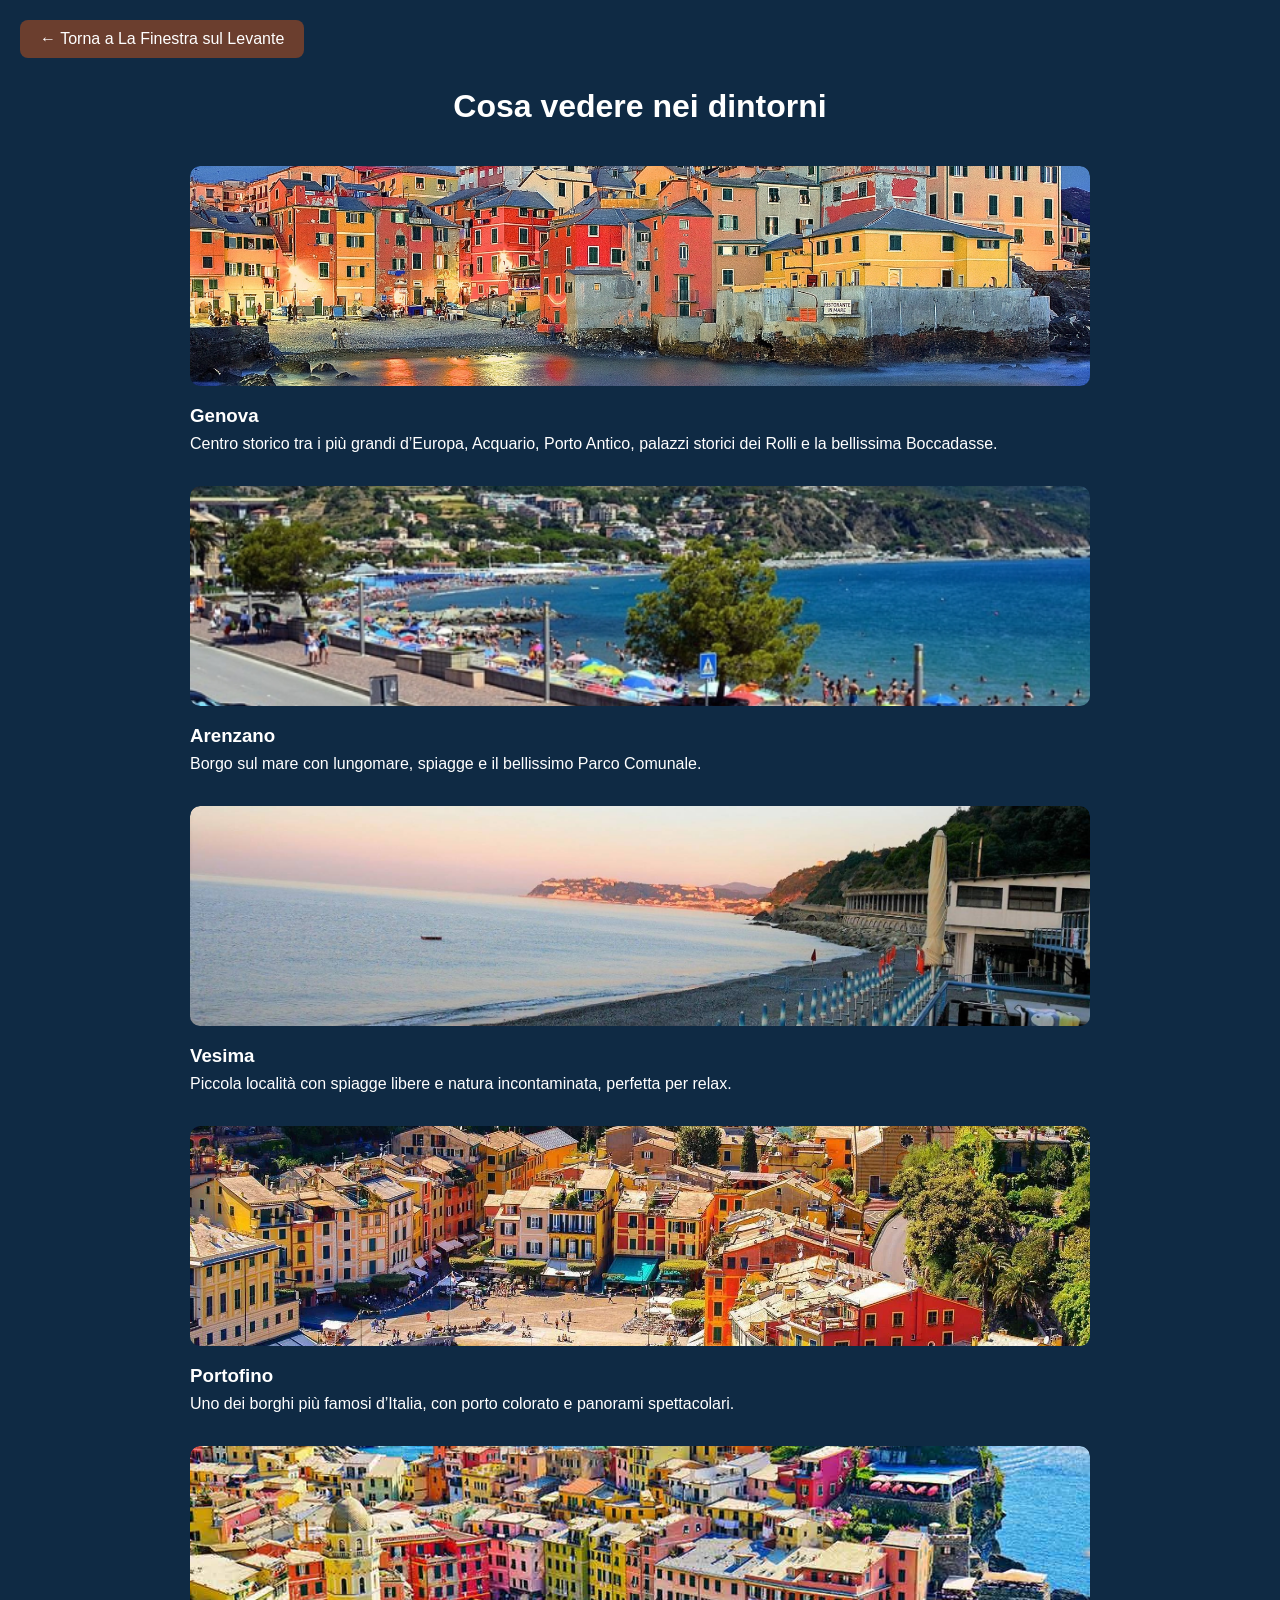
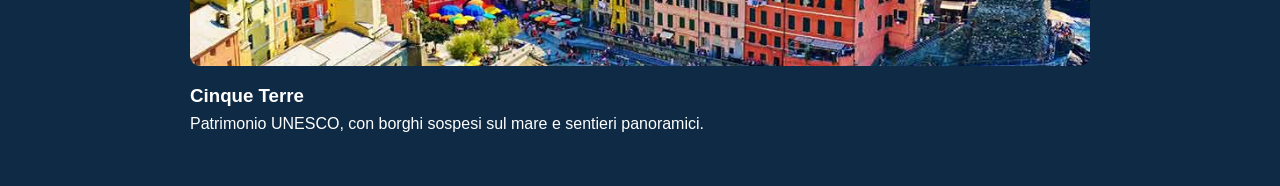
==== cosa-visitare.html @ 5d904ddb "Add files via upload" ====
<!DOCTYPE html>
<html lang="it">
<head>
<meta charset="UTF-8">
<meta name="viewport" content="width=device-width, initial-scale=1.0">
<title>Cosa vedere nei dintorni</title>

<style>
body {
    margin: 0;
    font-family: Arial, sans-serif;
    background: #0f2a44;
    color: white;
}

/* Pulsante torna indietro */
.back {
    display: inline-block;
    margin: 20px;
    padding: 10px 20px;
    background: #6b3e2e;
    color: white;
    text-decoration: none;
    border-radius: 8px;
}

/* Titolo */
h1 {
    text-align: center;
    margin-top: 10px;
}

/* Lista posti */
.lista {
    max-width: 900px;
    margin: auto;
    padding: 20px;
}

.luogo {
    margin-bottom: 30px;
}

.luogo img {
    width: 100%;
    height: 220px;
    object-fit: cover;
    border-radius: 10px;
    margin-bottom: 10px;
}

.luogo h3 {
    margin: 5px 0;
}

.luogo p {
    margin: 0;
    line-height: 1.5;
}
.luogo {
    overflow: hidden; /* evita che l'immagine esca */
    border-radius: 10px;
}

.luogo img {
    width: 100%;
    height: 220px;
    object-fit: cover;
    border-radius: 10px;
    margin-bottom: 10px;

    transition: transform 0.4s ease, filter 0.4s ease;
}

/* ✨ effetto hover */
.luogo:hover img {
    transform: scale(1.05);
    filter: brightness(1.1);
}
</style>
</head>

<body>

<a href="index.html" class="back">← Torna a La Finestra sul Levante</a>

<h1>Cosa vedere nei dintorni</h1>

<div class="lista">

    <div class="luogo">
        <img src="Foto/Genova.jpg">
        <h3>Genova</h3>
        <p>Centro storico tra i più grandi d’Europa, Acquario, Porto Antico, palazzi storici dei Rolli e la bellissima Boccadasse.</p>
    </div>

    <div class="luogo">
        <img src="Foto/Arenzano.jpg">
        <h3>Arenzano</h3>
        <p>Borgo sul mare con lungomare, spiagge e il bellissimo Parco Comunale.</p>
    </div>

    <div class="luogo">
        <img src="Foto/Vesima.jpg">
        <h3>Vesima</h3>
        <p>Piccola località con spiagge libere e natura incontaminata, perfetta per relax.</p>
    </div>

    <div class="luogo">
        <img src="Foto/Portofino.jpg">
        <h3>Portofino</h3>
        <p>Uno dei borghi più famosi d’Italia, con porto colorato e panorami spettacolari.</p>
    </div>

    <div class="luogo">
        <img src="Foto/Cinqueterre.jpg">
        <h3>Cinque Terre</h3>
        <p>Patrimonio UNESCO, con borghi sospesi sul mare e sentieri panoramici.</p>
    </div>

</div>

</body>
</html>
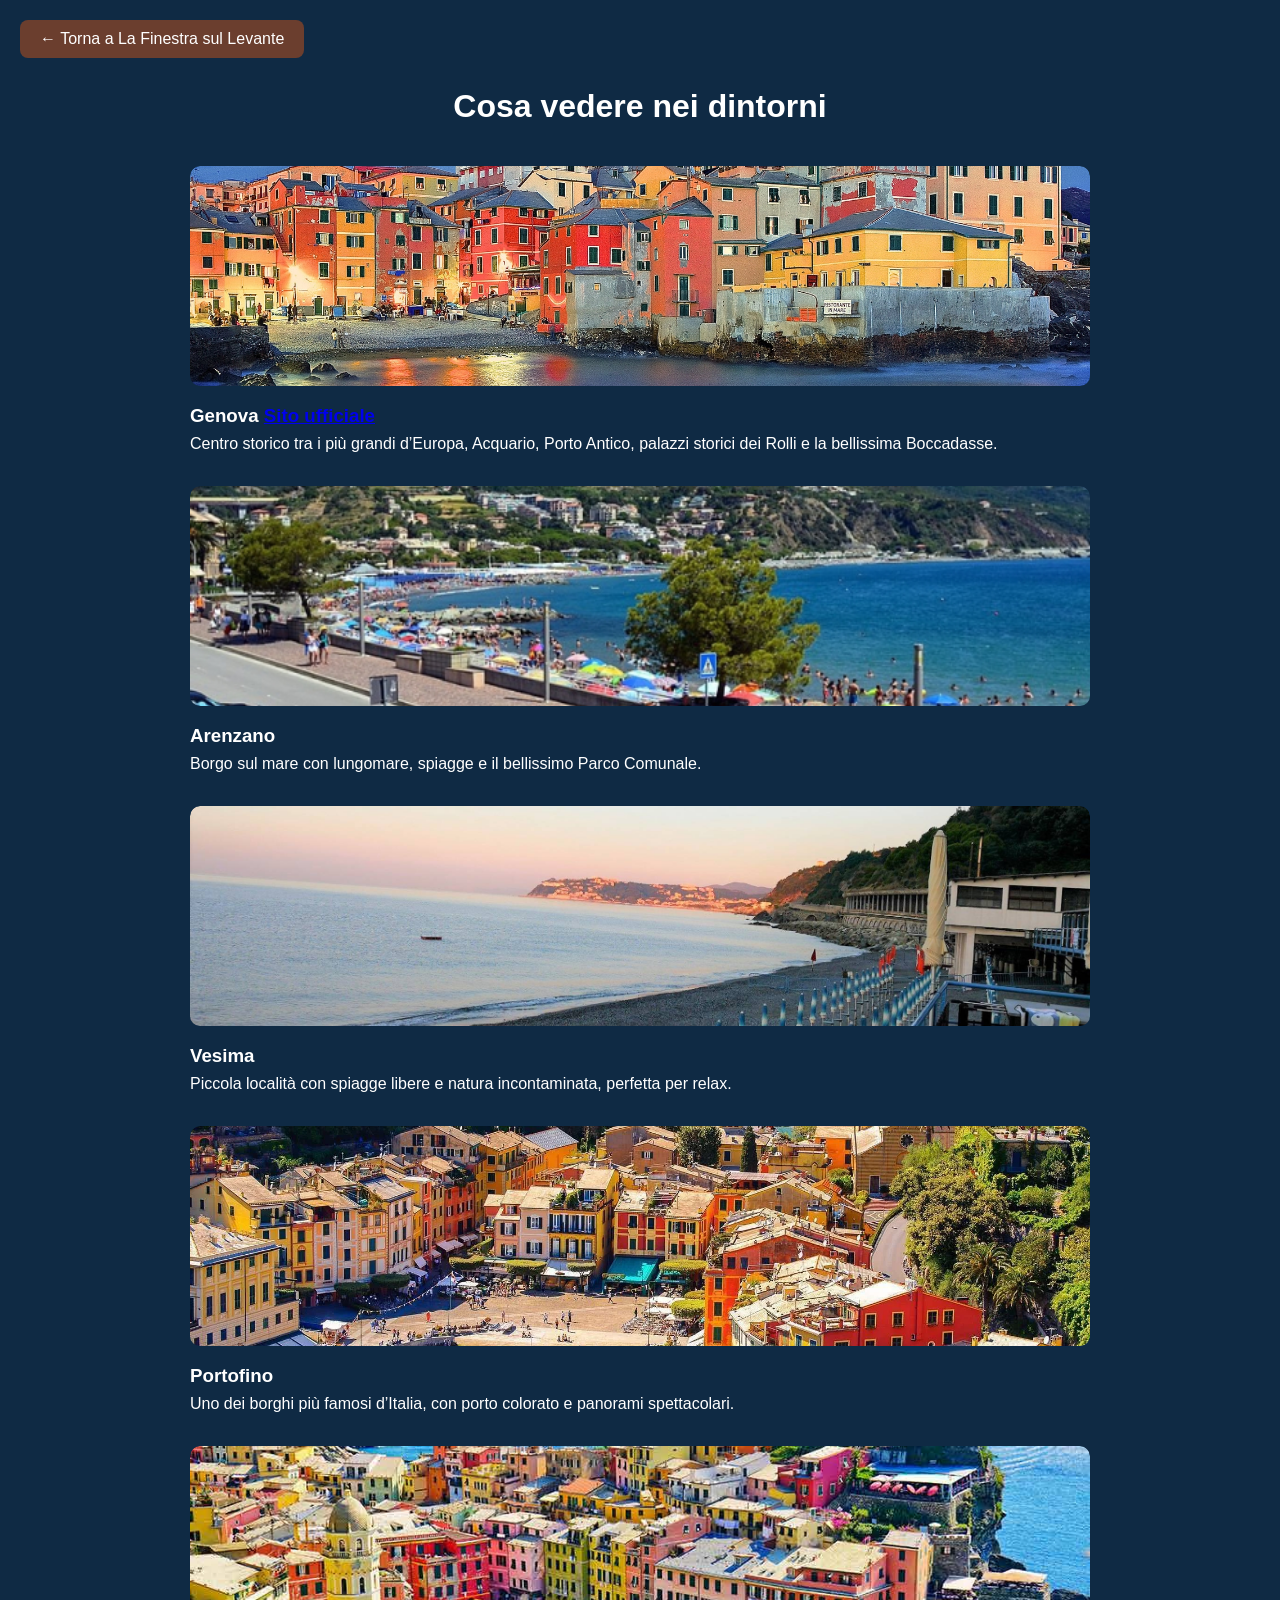
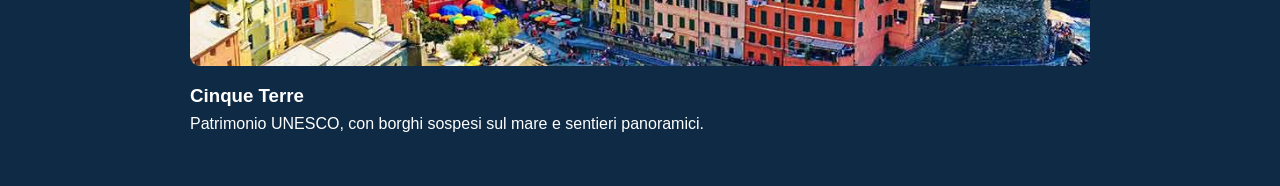
==== commit bd1cfa74: "Update cosa-visitare.html" ====
--- a/cosa-visitare.html
+++ b/cosa-visitare.html
@@ -2,6 +2,7 @@
 <html lang="it">
 <head>
 <meta charset="UTF-8">
+<meta name="robots" content="noindex, nofollow">
 <meta name="viewport" content="width=device-width, initial-scale=1.0">
 <title>Cosa vedere nei dintorni</title>
 
@@ -58,7 +59,7 @@
     line-height: 1.5;
 }
 .luogo {
-    overflow: hidden; /* evita che l'immagine esca */
+    overflow: hidden;
     border-radius: 10px;
 }
 
@@ -89,31 +90,34 @@
 <div class="lista">
 
     <div class="luogo">
-        <img src="Foto/Genova.jpg">
-        <h3>Genova</h3>
+        <img src="Foto/visita/Genova.jpg">
+        <h3>
+        Genova
+        <a href="https://www.visitgenoa.it/it" target="_blank" rel="noopener noreferrer" class="link-info"> Sito ufficiale </a>
+        </h3>
         <p>Centro storico tra i più grandi d’Europa, Acquario, Porto Antico, palazzi storici dei Rolli e la bellissima Boccadasse.</p>
     </div>
 
     <div class="luogo">
-        <img src="Foto/Arenzano.jpg">
+        <img src="Foto/visita/Arenzano.jpg">
         <h3>Arenzano</h3>
         <p>Borgo sul mare con lungomare, spiagge e il bellissimo Parco Comunale.</p>
     </div>
 
     <div class="luogo">
-        <img src="Foto/Vesima.jpg">
+        <img src="Foto/visita/Vesima.jpg">
         <h3>Vesima</h3>
         <p>Piccola località con spiagge libere e natura incontaminata, perfetta per relax.</p>
     </div>
 
     <div class="luogo">
-        <img src="Foto/Portofino.jpg">
+        <img src="Foto/visita/Portofino.jpg">
         <h3>Portofino</h3>
         <p>Uno dei borghi più famosi d’Italia, con porto colorato e panorami spettacolari.</p>
     </div>
 
     <div class="luogo">
-        <img src="Foto/Cinqueterre.jpg">
+        <img src="Foto/visita/Cinqueterre.jpg">
         <h3>Cinque Terre</h3>
         <p>Patrimonio UNESCO, con borghi sospesi sul mare e sentieri panoramici.</p>
     </div>
@@ -121,4 +125,4 @@
 </div>
 
 </body>
-</html>+</html>
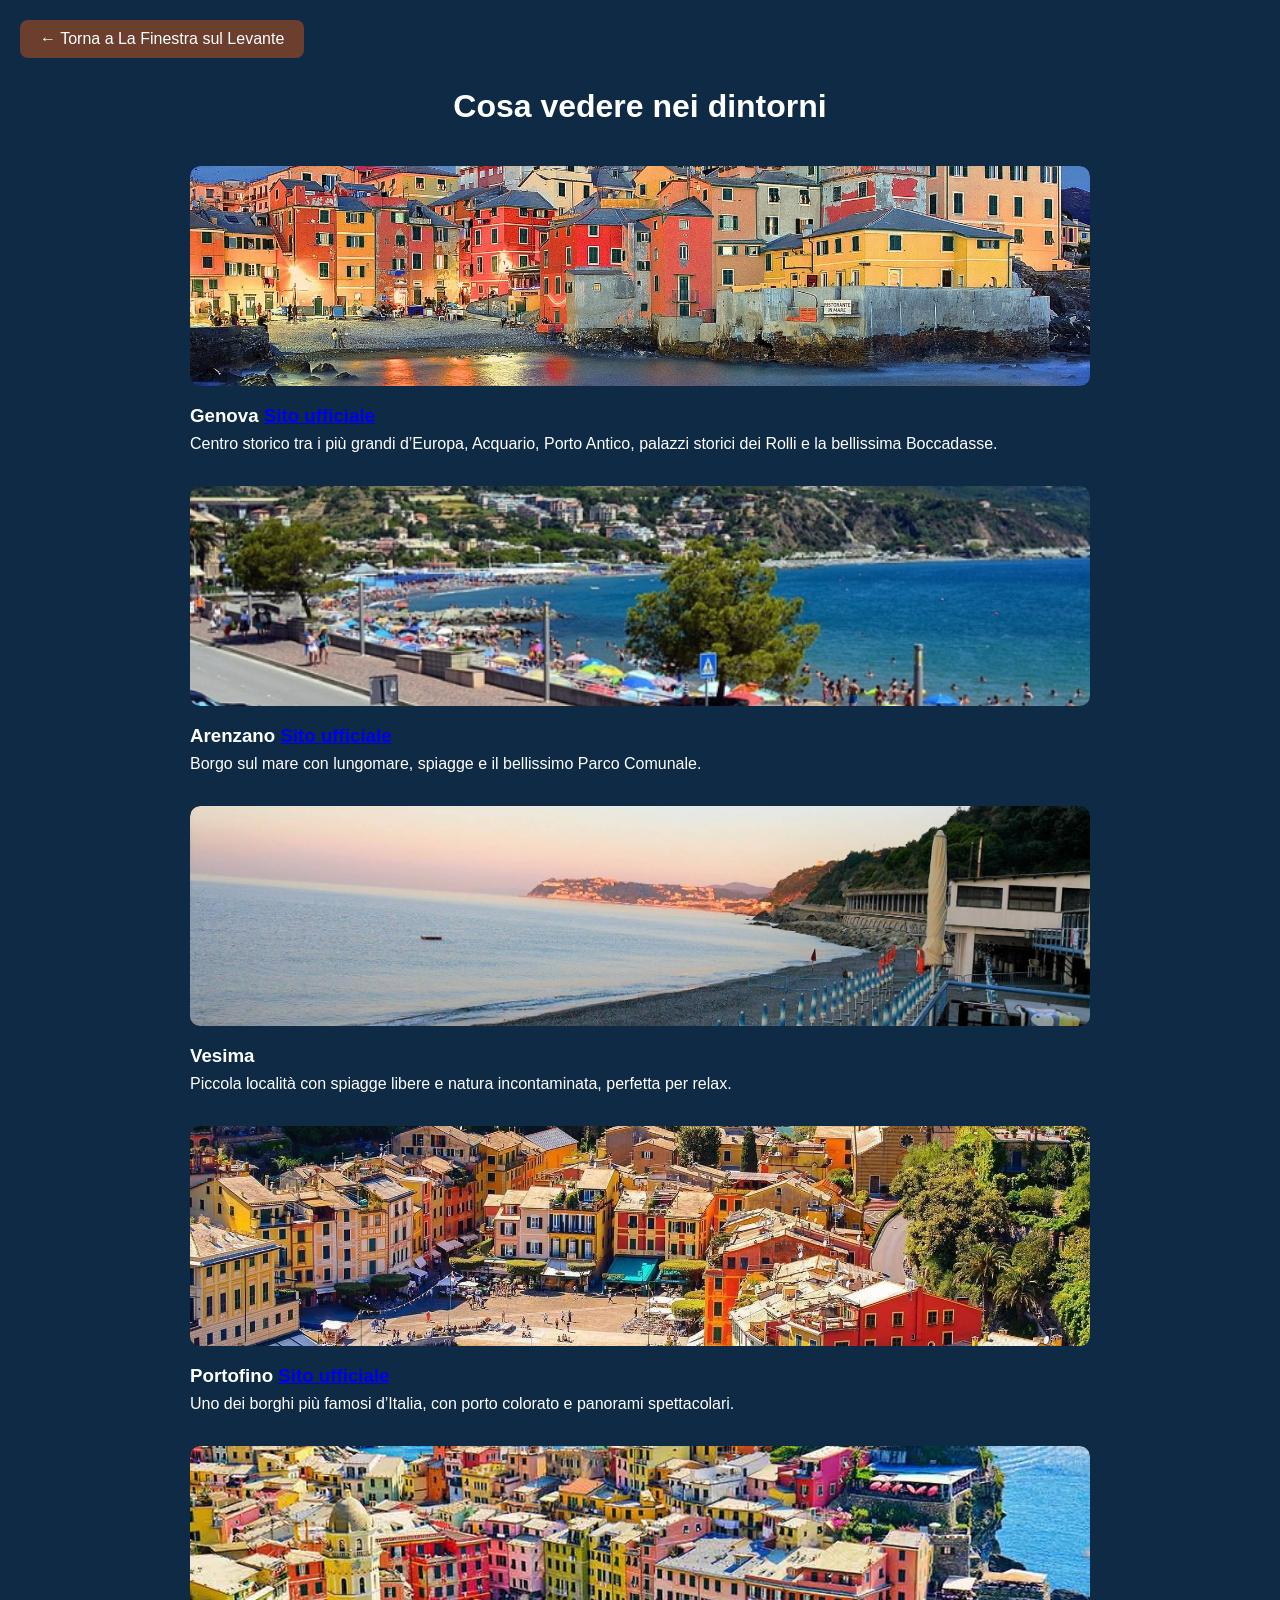
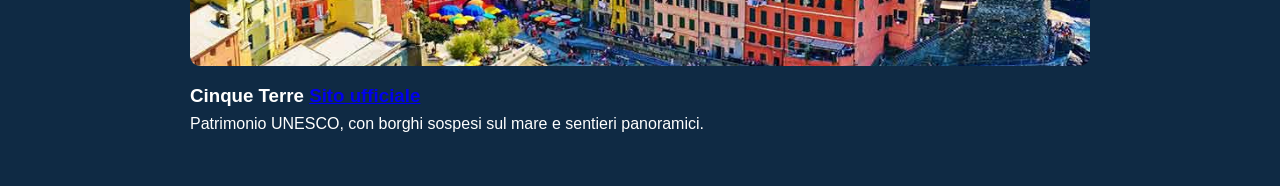
==== commit e3839778: "Update cosa-visitare.html" ====
--- a/cosa-visitare.html
+++ b/cosa-visitare.html
@@ -100,7 +100,10 @@
 
     <div class="luogo">
         <img src="Foto/visita/Arenzano.jpg">
-        <h3>Arenzano</h3>
+        <h3>
+        Arenzano
+        <a href="https://www.arenzanoturismo.it/" target="_blank" rel="noopener noreferrer" class="link-info"> Sito ufficiale </a>
+        </h3>
         <p>Borgo sul mare con lungomare, spiagge e il bellissimo Parco Comunale.</p>
     </div>
 
@@ -112,13 +115,19 @@
 
     <div class="luogo">
         <img src="Foto/visita/Portofino.jpg">
-        <h3>Portofino</h3>
+        <h3>
+        Portofino
+        <a href="https://www.visitgenoa.it/it/il-parco-di-portofino-e-la-riserva-marina" target="_blank" rel="noopener noreferrer" class="link-info"> Sito ufficiale </a>
+        </h3>
         <p>Uno dei borghi più famosi d’Italia, con porto colorato e panorami spettacolari.</p>
     </div>
 
     <div class="luogo">
         <img src="Foto/visita/Cinqueterre.jpg">
-        <h3>Cinque Terre</h3>
+        <h3>
+        Cinque Terre
+         <a href="https://www.parconazionale5terre.it/" target="_blank" rel="noopener noreferrer" class="link-info"> Sito ufficiale </a>
+        </h3>
         <p>Patrimonio UNESCO, con borghi sospesi sul mare e sentieri panoramici.</p>
     </div>
 
